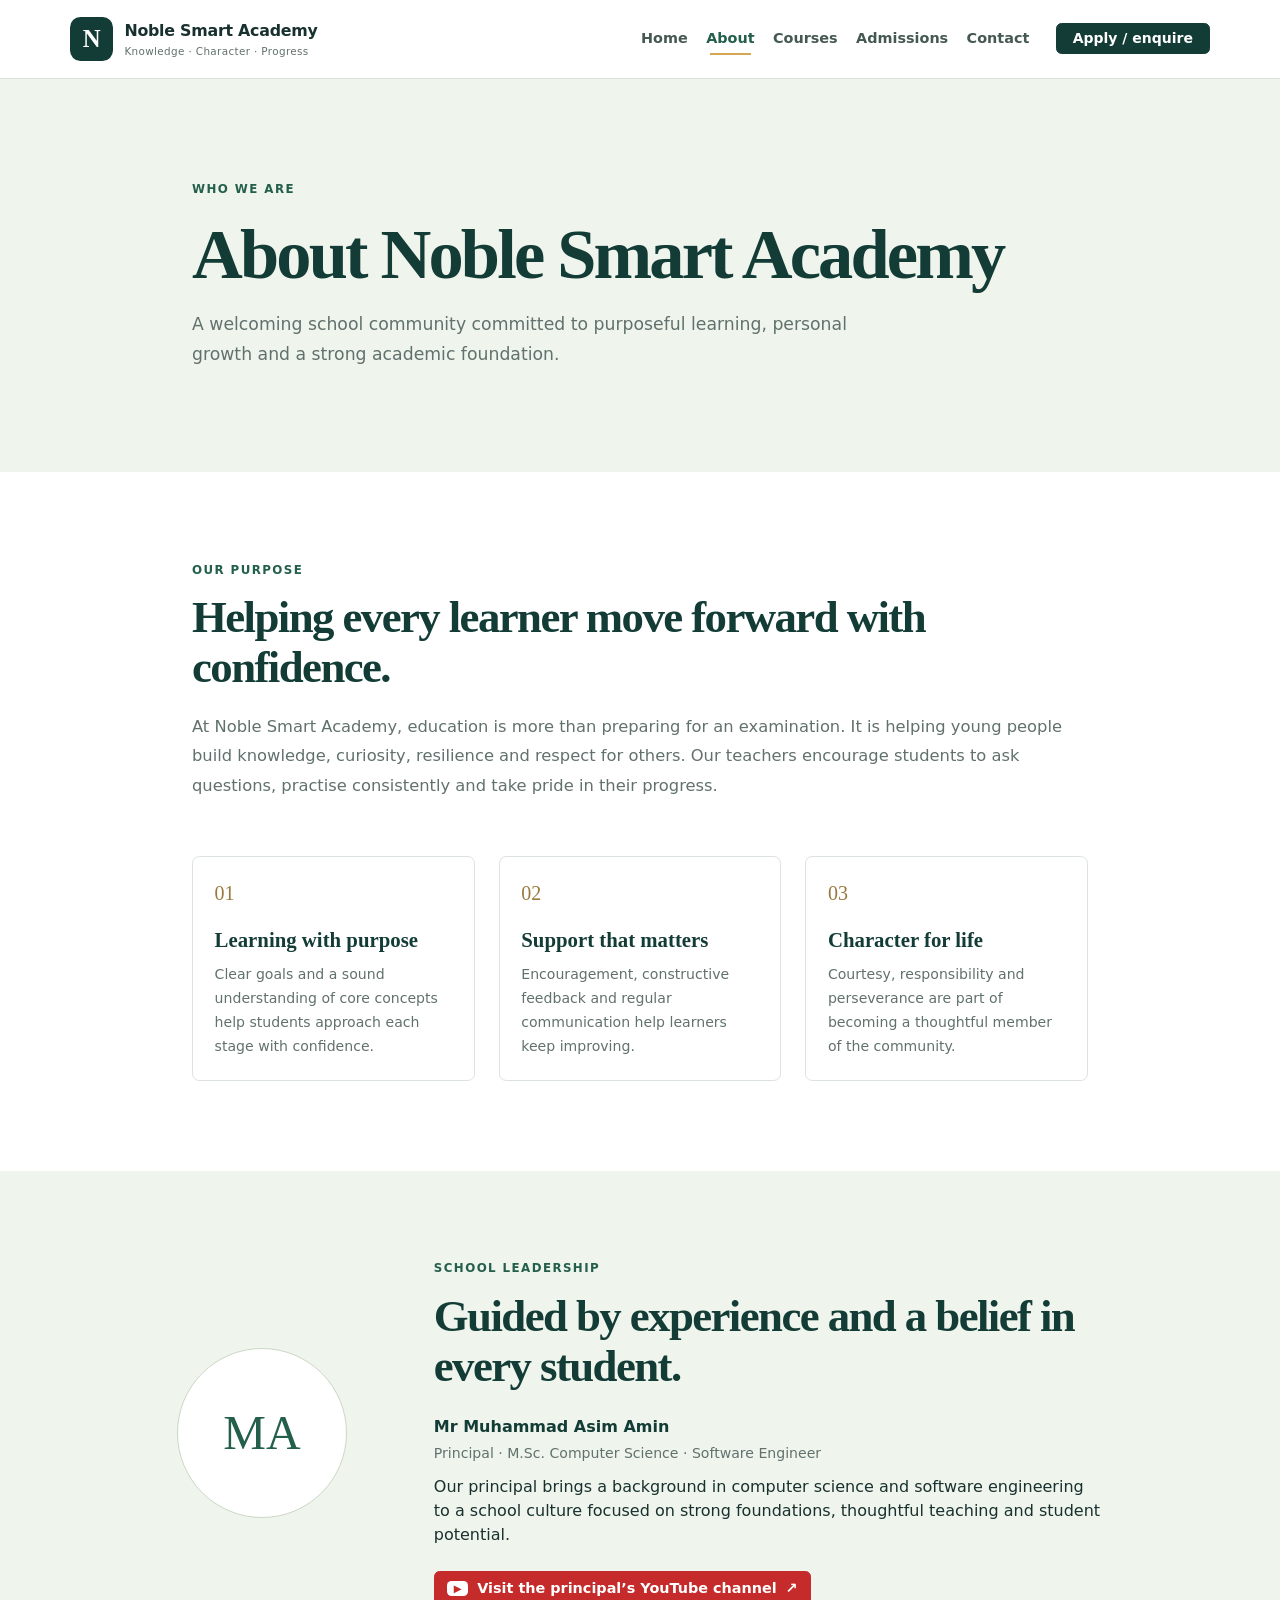
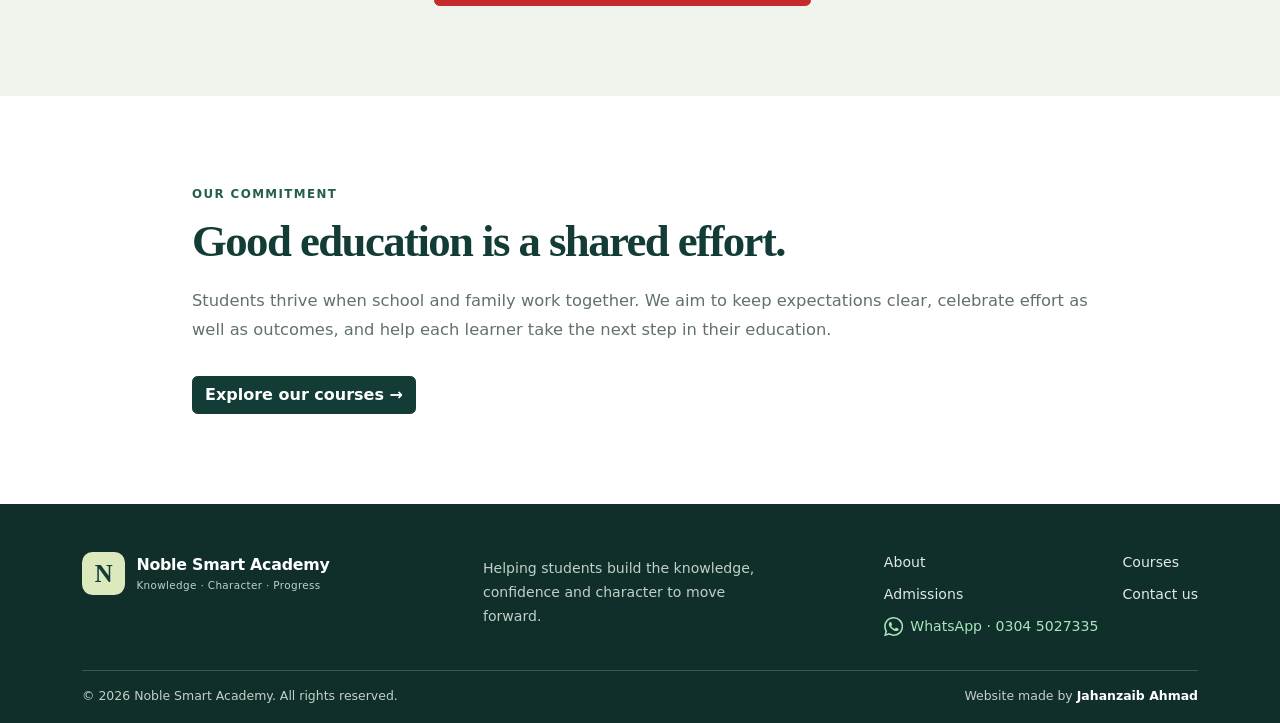
==== about.html @ 957cd731 "Add files via upload" ====
<!doctype html>
<html lang="en">
<head>
  <meta charset="utf-8">
  <meta name="viewport" content="width=device-width, initial-scale=1">
  <meta name="description" content="Learn about Noble Smart Academy, its educational values and school leadership.">
  <meta name="theme-color" content="#123c35">
  <link href="https://cdn.jsdelivr.net/npm/bootstrap@5.3.3/dist/css/bootstrap.min.css" rel="stylesheet">
  <link rel="stylesheet" href="style.css">
  <title>About us | Noble Smart Academy</title>
</head>
<body>
  <a class="skip-link" href="#main-content">Skip to content</a>
  <header class="site-header"><nav class="navbar navbar-expand-lg container" aria-label="Main navigation">
    <a class="navbar-brand brand" href="index.html" aria-label="Noble Smart Academy home"><span class="brand-mark" aria-hidden="true">N</span><span class="brand-copy"><strong>Noble Smart Academy</strong><small>Knowledge · Character · Progress</small></span></a>
    <button class="navbar-toggler" type="button" data-bs-toggle="collapse" data-bs-target="#mainNav" aria-controls="mainNav" aria-expanded="false" aria-label="Toggle navigation"><span class="navbar-toggler-icon"></span></button>
    <div class="collapse navbar-collapse" id="mainNav"><ul class="navbar-nav ms-auto align-items-lg-center">
      <li class="nav-item"><a class="nav-link" href="index.html">Home</a></li><li class="nav-item"><a class="nav-link active" aria-current="page" href="about.html">About</a></li><li class="nav-item"><a class="nav-link" href="courses.html">Courses</a></li><li class="nav-item"><a class="nav-link" href="admission.html">Admissions</a></li><li class="nav-item"><a class="nav-link" href="contact%20us.html">Contact</a></li><li class="nav-item ms-lg-3"><a class="btn btn-brand btn-sm px-3" href="admission.html">Apply / enquire</a></li>
    </ul></div>
  </nav></header>
  <main id="main-content">
    <section class="page-banner"><div class="container"><p class="eyebrow">Who we are</p><h1>About Noble Smart Academy</h1><p>A welcoming school community committed to purposeful learning, personal growth and a strong academic foundation.</p></div></section>
    <section class="section-padding"><div class="container content-narrow">
      <p class="eyebrow">Our purpose</p><h2>Helping every learner move forward with confidence.</h2>
      <p>At Noble Smart Academy, education is more than preparing for an examination. It is helping young people build knowledge, curiosity, resilience and respect for others. Our teachers encourage students to ask questions, practise consistently and take pride in their progress.</p>
      <div class="row g-4 value-grid mt-3">
        <div class="col-md-4"><article class="value-card"><span>01</span><h3>Learning with purpose</h3><p>Clear goals and a sound understanding of core concepts help students approach each stage with confidence.</p></article></div>
        <div class="col-md-4"><article class="value-card"><span>02</span><h3>Support that matters</h3><p>Encouragement, constructive feedback and regular communication help learners keep improving.</p></article></div>
        <div class="col-md-4"><article class="value-card"><span>03</span><h3>Character for life</h3><p>Courtesy, responsibility and perseverance are part of becoming a thoughtful member of the community.</p></article></div>
      </div>
    </div></section>
    <section class="principal-section section-padding"><div class="container principal-grid">
      <div class="principal-monogram" aria-hidden="true">MA</div><div><p class="eyebrow">School leadership</p><h2>Guided by experience and a belief in every student.</h2><p class="principal-name mt-4">Mr Muhammad Asim Amin</p><p class="principal-role">Principal · M.Sc. Computer Science · Software Engineer</p><p>Our principal brings a background in computer science and software engineering to a school culture focused on strong foundations, thoughtful teaching and student potential.</p><a class="btn btn-youtube mt-2" href="https://www.youtube.com/@sirasimamin05" target="_blank" rel="noopener noreferrer"><span class="youtube-icon" aria-hidden="true">▶</span> Visit the principal’s YouTube channel <span aria-hidden="true">↗</span></a></div>
    </div></section>
    <section class="section-padding"><div class="container content-narrow"><p class="eyebrow">Our commitment</p><h2>Good education is a shared effort.</h2><p>Students thrive when school and family work together. We aim to keep expectations clear, celebrate effort as well as outcomes, and help each learner take the next step in their education.</p><a class="btn btn-brand mt-3" href="courses.html">Explore our courses <span aria-hidden="true">→</span></a></div></section>
  </main>
  <footer class="site-footer"><div class="container"><div class="footer-main"><a class="brand footer-brand" href="index.html"><span class="brand-mark" aria-hidden="true">N</span><span class="brand-copy"><strong>Noble Smart Academy</strong><small>Knowledge · Character · Progress</small></span></a><p class="footer-description">Helping students build the knowledge, confidence and character to move forward.</p><nav class="footer-nav" aria-label="Footer navigation"><a href="about.html">About</a><a href="courses.html">Courses</a><a href="admission.html">Admissions</a><a href="contact%20us.html">Contact us</a><a class="whatsapp-link" href="https://wa.me/923045027335" target="_blank" rel="noopener noreferrer" aria-label="Contact Noble Smart Academy on WhatsApp at 0304 5027335"><svg viewBox="0 0 24 24" aria-hidden="true"><path d="M20.5 3.5A11.8 11.8 0 0 0 12.08 0C5.53 0 .2 5.33.2 11.88c0 2.1.55 4.15 1.6 5.96L.1 24l6.32-1.66a11.9 11.9 0 0 0 5.66 1.44h.01c6.55 0 11.88-5.33 11.88-11.88 0-3.17-1.23-6.15-3.47-8.4Zm-8.42 18.25c-1.77 0-3.5-.48-5.02-1.38l-.36-.22-3.75.98 1-3.65-.24-.38a9.8 9.8 0 0 1-1.5-5.22c0-5.46 4.45-9.9 9.9-9.9a9.84 9.84 0 0 1 7.01 2.9 9.84 9.84 0 0 1 2.9 7c0 5.46-4.45 9.9-9.9 9.9Zm5.43-7.42c-.3-.15-1.77-.87-2.05-.97-.27-.1-.47-.15-.67.15-.2.3-.77.97-.94 1.17-.17.2-.35.22-.65.07-.3-.15-1.26-.46-2.4-1.46-.88-.78-1.47-1.75-1.64-2.05-.17-.3-.02-.46.13-.61.13-.13.3-.35.45-.52.15-.17.2-.3.3-.5.1-.2.05-.37-.02-.52-.08-.15-.67-1.62-.92-2.22-.24-.58-.49-.5-.67-.51h-.57c-.2 0-.52.07-.8.37-.27.3-1.04 1.02-1.04 2.5s1.07 2.9 1.22 3.1c.15.2 2.1 3.2 5.1 4.48.72.31 1.28.5 1.72.64.72.23 1.38.2 1.9.12.58-.09 1.77-.72 2.02-1.42.25-.7.25-1.3.17-1.42-.07-.12-.27-.2-.57-.35Z"/></svg><span>WhatsApp · 0304 5027335</span></a></nav></div><div class="footer-bottom"><span>© <span data-current-year>2026</span> Noble Smart Academy. All rights reserved.</span><span class="developer-credit">Website made by <strong>Jahanzaib Ahmad</strong></span></div></div></footer>
  <script src="https://cdn.jsdelivr.net/npm/bootstrap@5.3.3/dist/js/bootstrap.bundle.min.js"></script><script>document.querySelectorAll('[data-current-year]').forEach((item) => item.textContent = new Date().getFullYear());</script>
</body>
</html>
---- style.css ----
:root {
  color-scheme: light;
  --ink: #18312f;
  --muted: #61716d;
  --paper: #f7f8f5;
  --white: #fff;
  --green: #123c35;
  --green-mid: #245f4c;
  --lime: #dce9bd;
  --gold: #d4a753;
  --line: #dce3dc;
  font-family: "Segoe UI", Arial, sans-serif;
  color: var(--ink);
  background: var(--paper);
  font-synthesis: none;
  text-rendering: optimizeLegibility;
}

* { box-sizing: border-box; }
html { scroll-behavior: smooth; }
body { min-width: 320px; margin: 0; color: var(--ink); background: var(--white); }
a { color: inherit; }
img { max-width: 100%; }
.skip-link { position: absolute; z-index: 1100; top: .5rem; left: .5rem; padding: .75rem 1rem; transform: translateY(-160%); background: var(--white); color: var(--green); }
.skip-link:focus { transform: translateY(0); }

.site-header { position: relative; z-index: 10; background: var(--white); border-bottom: 1px solid var(--line); }
.site-header .navbar { min-height: 78px; padding-top: .65rem; padding-bottom: .65rem; }
.brand { display: inline-flex; align-items: center; gap: .7rem; color: var(--ink); text-decoration: none; }
.brand:hover { color: var(--green-mid); }
.brand-mark { display: grid; width: 2.7rem; aspect-ratio: 1; place-items: center; border-radius: .65rem; background: var(--green); color: var(--white); font-family: Georgia, serif; font-size: 1.55rem; font-weight: 700; }
.brand-copy { display: grid; gap: .1rem; }
.brand-copy strong { font-size: .99rem; letter-spacing: -.015em; }
.brand-copy small { color: var(--muted); font-size: .65rem; letter-spacing: .035em; }
.site-header .navbar-nav { gap: .15rem; }
.site-header .nav-link { padding: .65rem .75rem; color: #455852; font-size: .9rem; font-weight: 600; }
.site-header .nav-link:hover, .site-header .nav-link.active { color: var(--green-mid); }
.site-header .nav-link.active { position: relative; }
.site-header .nav-link.active::after { position: absolute; right: .75rem; bottom: .35rem; left: .75rem; height: 2px; background: var(--gold); content: ""; }
.navbar-toggler { border-color: var(--line); }
.navbar-toggler:focus { box-shadow: 0 0 0 .2rem rgb(36 95 76 / 18%); }
.btn-brand { --bs-btn-color: #fff; --bs-btn-bg: var(--green); --bs-btn-border-color: var(--green); --bs-btn-hover-color: #fff; --bs-btn-hover-bg: #245f4c; --bs-btn-hover-border-color: #245f4c; --bs-btn-active-color: #fff; --bs-btn-active-bg: #102f2b; --bs-btn-active-border-color: #102f2b; --bs-btn-font-weight: 700; }
.btn-outline-brand { --bs-btn-color: var(--green); --bs-btn-border-color: #9aaca3; --bs-btn-hover-color: #fff; --bs-btn-hover-bg: var(--green); --bs-btn-hover-border-color: var(--green); --bs-btn-font-weight: 600; }
.btn { border-radius: .35rem; }

.hero { overflow: hidden; background: #f0f4ec; }
.hero-grid { display: grid; min-height: 530px; grid-template-columns: 1fr 1fr; align-items: center; gap: clamp(2rem, 6vw, 5.5rem); padding-top: 3.5rem; padding-bottom: 3.5rem; }
.hero-copy { max-width: 590px; }
.eyebrow { margin: 0 0 .8rem; color: var(--green-mid); font-size: .74rem; font-weight: 800; letter-spacing: .12em; text-transform: uppercase; }
h1, h2, h3, h4, p { margin-top: 0; }
h1, h2, h3 { font-family: Georgia, "Times New Roman", serif; }
.hero h1 { margin-bottom: 1.2rem; color: var(--green); font-size: clamp(2.8rem, 5.4vw, 5rem); font-weight: 600; letter-spacing: -.045em; line-height: 1.02; }
.hero h1 span { color: var(--green-mid); }
.hero-lead { max-width: 500px; margin-bottom: 0; color: #52645e; font-size: 1.08rem; line-height: 1.75; }
.hero-note { margin: 1.4rem 0 0; color: #596d64; font-size: .83rem; }
.hero-note span { color: var(--green-mid); font-weight: 800; }
.hero-photo { position: relative; min-width: 0; }
.hero-photo > img { display: block; width: 100%; height: 355px; border-radius: .8rem; object-fit: cover; box-shadow: 0 24px 55px rgb(28 55 42 / 16%); }
.photo-caption { position: absolute; right: -1rem; bottom: 1.1rem; display: flex; align-items: center; gap: .75rem; max-width: 285px; padding: .9rem 1rem; border: 1px solid rgb(255 255 255 / 65%); border-radius: .55rem; background: rgb(255 255 255 / 95%); box-shadow: 0 12px 28px rgb(30 48 40 / 12%); }
.caption-icon { color: #b58a37; font-size: 1.4rem; }
.photo-caption strong, .photo-caption small { display: block; }
.photo-caption strong { font-size: .88rem; }
.photo-caption small { margin-top: .15rem; color: var(--muted); font-size: .74rem; }

.trust-strip { background: var(--green); color: var(--white); }
.trust-grid { display: grid; grid-template-columns: repeat(4, 1fr); gap: 1rem; padding-top: 1.05rem; padding-bottom: 1.05rem; }
.trust-grid p { display: flex; align-items: center; gap: .7rem; margin: 0; font-size: .84rem; font-weight: 600; }
.trust-grid span { color: var(--lime); font-family: Georgia, serif; font-size: 1.15rem; }
.section-padding { padding-top: clamp(3.5rem, 7vw, 6rem); padding-bottom: clamp(3.5rem, 7vw, 6rem); }
.intro-grid { display: grid; grid-template-columns: 1fr .8fr; align-items: end; gap: 5rem; }
h2 { margin-bottom: 0; color: var(--green); font-size: clamp(2rem, 3.5vw, 3.15rem); font-weight: 600; letter-spacing: -.035em; line-height: 1.12; }
.intro-copy p, .content-narrow > p:not(.eyebrow), .contact-grid > div > p:not(.eyebrow) { color: var(--muted); line-height: 1.8; }
.intro-copy p { margin-bottom: 1.1rem; }
.text-link { color: var(--green-mid); font-size: .91rem; font-weight: 700; text-decoration: none; }
.text-link:hover { color: #9b6130; text-decoration: underline; text-underline-offset: 3px; }
.section-heading { display: flex; align-items: end; justify-content: space-between; gap: 2rem; margin-bottom: 2rem; }
.section-heading > p { max-width: 440px; margin-bottom: .2rem; color: var(--muted); line-height: 1.7; }

.results-section { background: var(--paper); }
.result-card { height: 100%; padding: clamp(1.5rem, 4vw, 2.5rem); border: 1px solid var(--line); border-radius: .55rem; background: var(--white); }
.result-card-alt { background: #f1f5ed; }
.result-label { display: inline-block; margin-bottom: 1rem; padding: .35rem .6rem; border-radius: 2rem; background: #e9f0e3; color: var(--green-mid); font-size: .74rem; font-weight: 700; }
.result-card h3 { margin-bottom: .25rem; color: var(--ink); font-size: 1.55rem; }
.result-score { margin: .25rem 0 .8rem; color: var(--green); font-family: Georgia, serif; font-size: clamp(2.6rem, 5vw, 3.65rem); font-weight: 700; letter-spacing: -.04em; line-height: 1.2; }
.result-score span { color: #77847d; font-family: "Segoe UI", Arial, sans-serif; font-size: 1.08rem; font-weight: 500; letter-spacing: 0; }
.result-card .progress { height: .48rem; border-radius: 2rem; background: #e3e9e1; }
.result-card .progress-bar { border-radius: 2rem; background: var(--green-mid); }
.result-caption { margin: .8rem 0 0; color: var(--muted); font-size: .9rem; }

.course-card, .course-detail, .value-card { height: 100%; padding: 1.6rem; border: 1px solid var(--line); border-radius: .45rem; background: var(--white); transition: border-color .2s ease, transform .2s ease, box-shadow .2s ease; }
.course-card:hover, .course-detail:hover, .value-card:hover { transform: translateY(-3px); border-color: #afc3ad; box-shadow: 0 12px 30px rgb(28 55 42 / 7%); }
.course-icon { display: grid; width: 2.7rem; height: 2.7rem; margin-bottom: 1.25rem; place-items: center; border-radius: .45rem; background: #edf2e9; color: var(--green-mid); font-size: .78rem; font-weight: 800; }
.course-card .eyebrow { margin-bottom: .45rem; font-size: .67rem; }
.course-card h3, .course-detail h3, .value-card h3 { margin-bottom: .65rem; color: var(--green); font-size: 1.55rem; font-weight: 600; }
.course-card > p:not(.eyebrow), .course-detail > p:not(.eyebrow), .value-card p { min-height: 5rem; margin-bottom: 1rem; color: var(--muted); font-size: .92rem; line-height: 1.7; }
.course-card .text-link { font-size: .84rem; }
.principal-section { background: #eff4ec; }
.principal-grid { display: grid; grid-template-columns: 180px 1fr; align-items: center; gap: clamp(2rem, 6vw, 5rem); max-width: 950px; }
.principal-monogram { display: grid; width: 170px; aspect-ratio: 1; place-items: center; border: 1px solid #cbd8c6; border-radius: 50%; background: var(--white); color: var(--green-mid); font-family: Georgia, serif; font-size: 3rem; }
.principal-grid h2 { max-width: 690px; }
.principal-grid blockquote { max-width: 680px; margin: 1.3rem 0; color: #52645e; font-family: Georgia, serif; font-size: 1.12rem; line-height: 1.75; }
.principal-name { margin-bottom: .2rem; color: var(--green); font-size: 1rem; font-weight: 800; }
.principal-role { margin-bottom: .7rem; color: var(--muted); font-size: .88rem; }
.principal-grid > div:last-child > p:last-child { max-width: 700px; margin-bottom: 0; color: var(--muted); line-height: 1.7; }
.btn-youtube { display: inline-flex; align-items: center; gap: .55rem; border-color: #c52b2b; background: #c52b2b; color: var(--white); font-size: .9rem; font-weight: 700; }
.btn-youtube:hover { border-color: #a91f1f; background: #a91f1f; color: var(--white); }
.youtube-icon { display: grid; width: 1.35rem; height: .95rem; place-items: center; border-radius: .28rem; background: var(--white); color: #c52b2b; font-size: .64rem; }
.admission-cta { background: var(--green); color: var(--white); }
.cta-inner { display: flex; align-items: center; justify-content: space-between; gap: 2rem; }
.cta-inner .eyebrow { color: var(--lime); }
.cta-inner h2 { max-width: 680px; color: var(--white); }
.cta-inner p:not(.eyebrow) { margin: .8rem 0 0; color: #d6e0da; }
.cta-inner .btn { flex: 0 0 auto; color: var(--green); font-weight: 700; }

.page-banner { padding: clamp(3.5rem, 8vw, 6.5rem) 0; background: #eff4ec; }
.page-banner .container { max-width: 920px; }
.page-banner h1 { max-width: 850px; margin-bottom: .8rem; color: var(--green); font-size: clamp(2.6rem, 5.5vw, 4.5rem); font-weight: 600; letter-spacing: -.04em; }
.page-banner > .container > p:last-child { max-width: 720px; margin-bottom: 0; color: var(--muted); font-size: 1.08rem; line-height: 1.75; }
.content-narrow { max-width: 920px; }
.content-narrow > h2 { margin-bottom: 1.2rem; }
.content-narrow > p:not(.eyebrow) { font-size: 1.02rem; }
.value-grid { margin-top: 2rem !important; }
.value-card { padding: 1.35rem; }
.value-card > span { display: inline-block; margin-bottom: 1.2rem; color: #9a793d; font-family: Georgia, serif; font-size: 1.25rem; }
.value-card h3 { font-size: 1.3rem; }
.value-card p { min-height: auto; margin-bottom: 0; font-size: .88rem; }
.course-detail { padding: 1.75rem; }
.course-detail > p:not(.eyebrow) { min-height: 7rem; }
.course-detail h4 { margin: 1.2rem 0 .6rem; color: var(--green); font-size: .88rem; font-weight: 700; }
.course-detail ul { margin: 0; padding-left: 1.15rem; color: var(--muted); font-size: .88rem; line-height: 1.9; }
.course-detail > .eyebrow { margin-bottom: .45rem; }
.admission-steps { margin: 2rem 0; padding: 0; list-style: none; }
.admission-steps li { display: grid; grid-template-columns: 3.5rem 1fr; gap: 1rem; padding: 1.35rem 0; border-bottom: 1px solid var(--line); }
.admission-steps li > span { color: #9a793d; font-family: Georgia, serif; font-size: 1.3rem; }
.admission-steps h3 { margin-bottom: .4rem; color: var(--green); font-size: 1.25rem; font-weight: 600; }
.admission-steps p { margin-bottom: 0; color: var(--muted); line-height: 1.7; }
.notice-card { padding: 1.2rem 1.35rem; border-left: 3px solid var(--gold); background: #f6f5ef; color: #55635e; font-size: .92rem; line-height: 1.7; }
.contact-grid { display: grid; grid-template-columns: 1fr .8fr; align-items: start; gap: clamp(2rem, 7vw, 6rem); }
.contact-grid h2 { margin-bottom: 1rem; }
.contact-panel { padding: 1.7rem; border: 1px solid var(--line); border-radius: .45rem; background: var(--paper); }
.contact-panel h3 { margin-bottom: 1.2rem; color: var(--green); font-size: 1.55rem; }
.contact-list { margin: 0; padding: 0; list-style: none; }
.contact-list li { display: grid; grid-template-columns: 2rem 1fr; gap: .8rem; padding: .9rem 0; border-bottom: 1px solid var(--line); }
.contact-list li > span { color: #9a793d; font-family: Georgia, serif; font-size: 1.1rem; }
.contact-list strong { color: var(--ink); font-size: .92rem; }
.contact-list p { margin: .25rem 0 0; color: var(--muted); font-size: .86rem; line-height: 1.6; }
.btn-whatsapp { display: inline-flex; align-items: center; gap: .65rem; border-color: #188c53; background: #188c53; color: var(--white); font-size: .92rem; font-weight: 700; }
.btn-whatsapp:hover { border-color: #117443; background: #117443; color: var(--white); }
.btn-whatsapp svg { width: 1.4rem; height: 1.4rem; flex: 0 0 auto; fill: currentColor; }

.site-footer { padding: 3rem 0 1.1rem; background: #102f2b; color: var(--white); }
.footer-main { display: grid; grid-template-columns: 1fr 1fr auto; align-items: start; gap: 2rem; padding-bottom: 2rem; }
.footer-brand { color: var(--white); }
.footer-brand:hover { color: var(--lime); }
.footer-brand .brand-mark { background: var(--lime); color: var(--green); }
.footer-brand .brand-copy small { color: #c1d0c6; }
.footer-description { max-width: 300px; margin: .3rem 0 0; color: #c1d0c6; font-size: .88rem; line-height: 1.7; }
.footer-nav { display: grid; grid-template-columns: repeat(2, auto); gap: .7rem 1.5rem; }
.footer-nav a { color: #e3e9e4; font-size: .88rem; text-decoration: none; }
.footer-nav a:hover { color: var(--lime); text-decoration: underline; text-underline-offset: 3px; }
.footer-nav .whatsapp-link { display: inline-flex; align-items: center; gap: .45rem; color: #a8e5bb; }
.whatsapp-link svg { width: 1.2rem; height: 1.2rem; flex: 0 0 auto; fill: currentColor; }
.footer-bottom { display: flex; justify-content: space-between; gap: 1rem; padding-top: 1rem; border-top: 1px solid rgb(255 255 255 / 18%); color: #c1d0c6; font-size: .78rem; }
.developer-credit strong { color: var(--white); }
:focus-visible { outline: 3px solid #d4a753; outline-offset: 3px; }

@media (max-width: 991.98px) {
  .site-header .navbar-collapse { padding: .5rem 0 1rem; }
  .site-header .navbar-nav { align-items: stretch !important; }
  .site-header .nav-link.active::after { right: auto; width: 2rem; }
  .site-header .nav-item.ms-lg-3 { margin: .45rem 0 0; }
  .hero-grid { min-height: 0; gap: 2rem; }
  .trust-grid { grid-template-columns: repeat(2, 1fr); row-gap: .9rem; }
  .footer-main { grid-template-columns: 1fr 1fr; }
  .footer-nav { grid-column: 1 / -1; grid-template-columns: repeat(4, auto); justify-content: start; }
}
@media (max-width: 767.98px) {
  .site-header .navbar { min-height: 68px; }
  .brand-mark { width: 2.4rem; }
  .brand-copy strong { font-size: .92rem; }
  .brand-copy small { font-size: .59rem; }
  .hero-grid { grid-template-columns: 1fr; padding-top: 3rem; padding-bottom: 3.5rem; }
  .hero h1 { font-size: clamp(2.7rem, 10vw, 4rem); }
  .hero-photo > img { height: clamp(230px, 60vw, 360px); }
  .photo-caption { right: .65rem; bottom: .65rem; }
  .trust-grid { gap: .85rem .6rem; }
  .trust-grid p { align-items: flex-start; font-size: .77rem; }
  .trust-grid span { font-size: 1rem; }
  .intro-grid, .contact-grid { grid-template-columns: 1fr; gap: 1.25rem; }
  .section-heading { align-items: flex-start; flex-direction: column; gap: .8rem; }
  .course-card > p:not(.eyebrow), .course-detail > p:not(.eyebrow) { min-height: 0; }
  .principal-grid { grid-template-columns: 1fr; gap: 1.5rem; }
  .principal-monogram { width: 100px; font-size: 2rem; }
  .cta-inner { align-items: flex-start; flex-direction: column; }
  .cta-inner .btn { white-space: normal; }
  .footer-main { grid-template-columns: 1fr; gap: 1.25rem; }
  .footer-nav { grid-column: auto; grid-template-columns: repeat(2, auto); justify-content: start; }
}
@media (max-width: 575.98px) {
  .container { --bs-gutter-x: 1.5rem; }
  .hero-grid { gap: 1.6rem; }
  .hero-copy .btn { padding: .68rem .8rem; font-size: .9rem; }
  .trust-grid { grid-template-columns: 1fr 1fr; }
  .result-card { padding: 1.4rem; }
  .footer-bottom { align-items: flex-start; flex-direction: column; }
}
@media (prefers-reduced-motion: reduce) {
  html { scroll-behavior: auto; }
  *, *::before, *::after { scroll-behavior: auto !important; transition-duration: .01ms !important; animation-duration: .01ms !important; animation-iteration-count: 1 !important; }
}
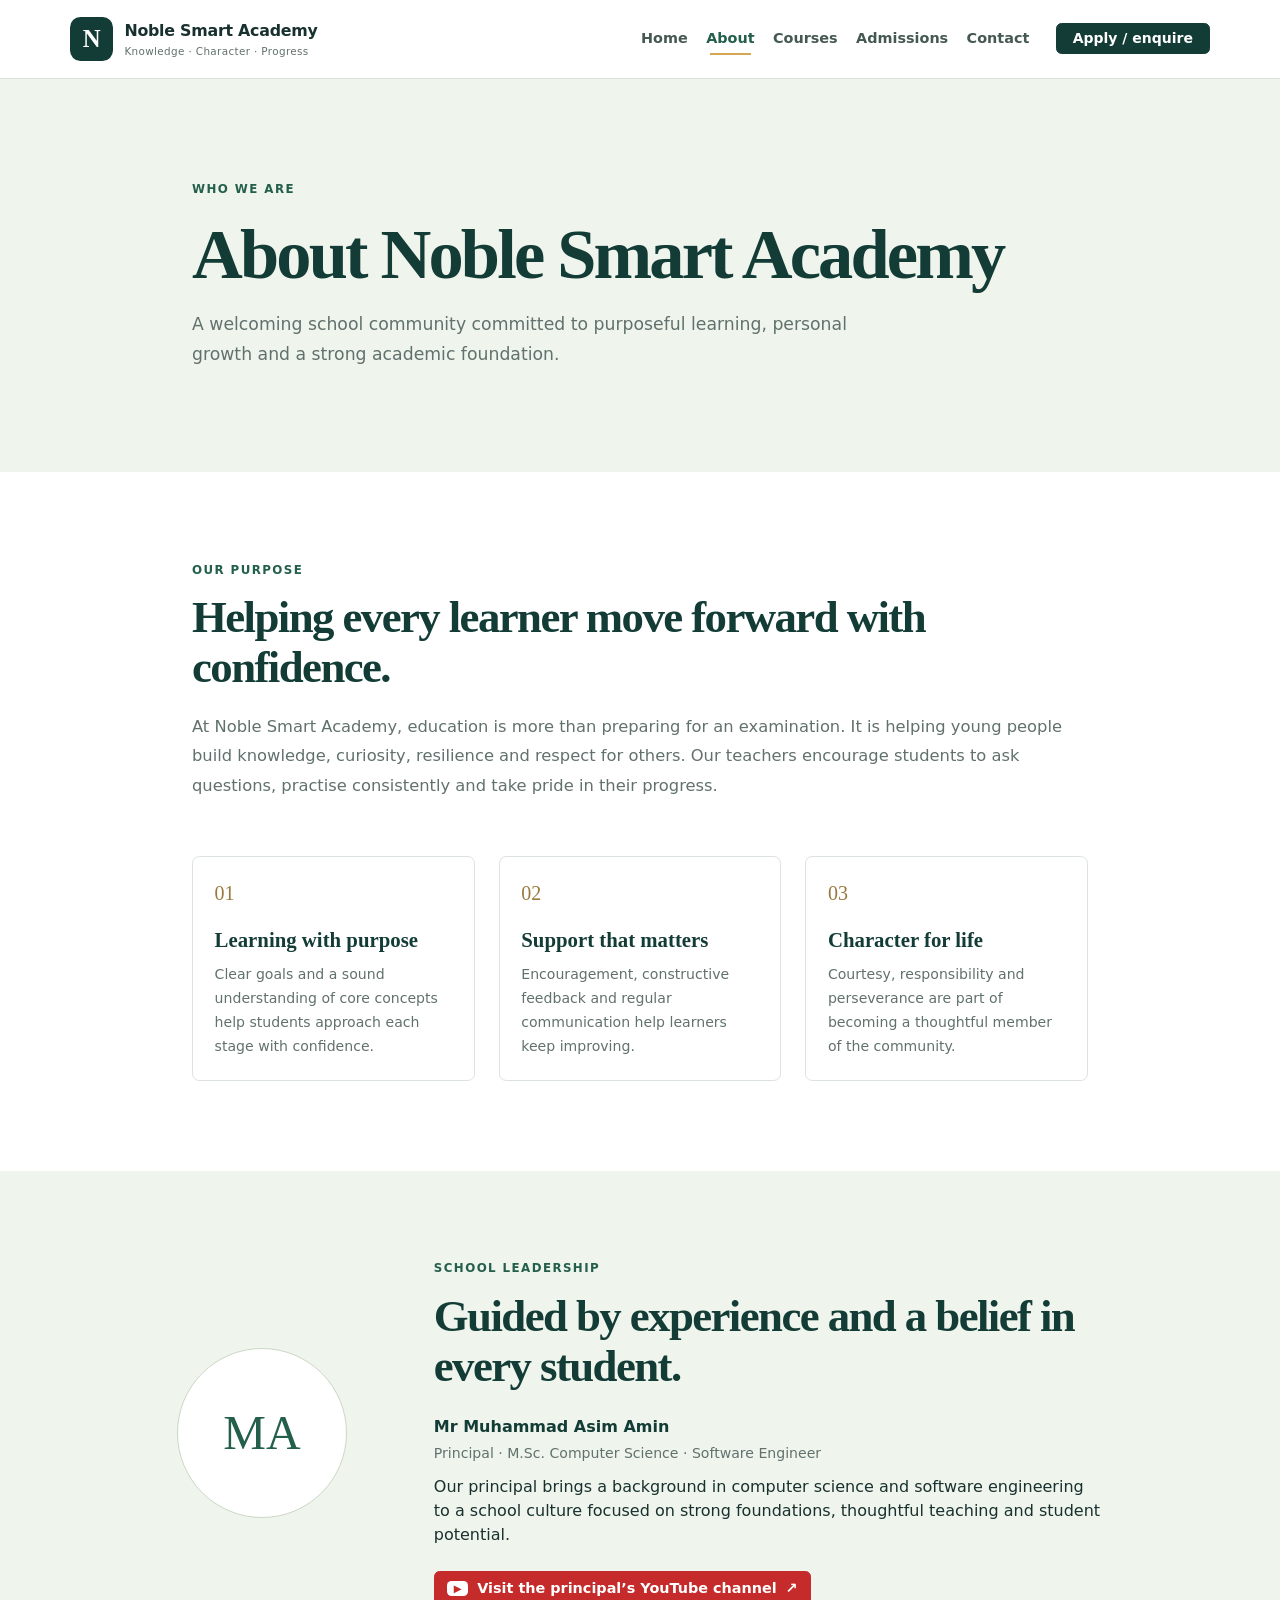
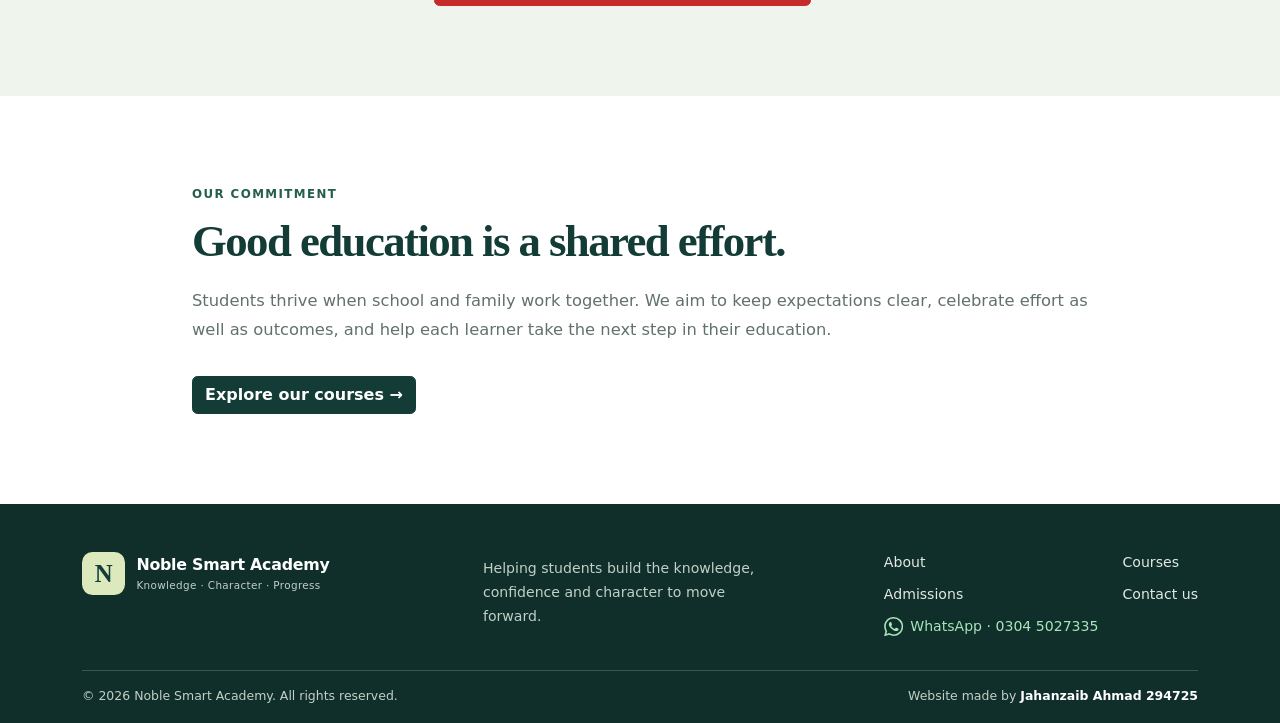
==== commit d4eaf3f2: "Fix HTML encoding issues in about.html" ====
--- a/about.html
+++ b/about.html
@@ -34,7 +34,7 @@
     </div></section>
     <section class="section-padding"><div class="container content-narrow"><p class="eyebrow">Our commitment</p><h2>Good education is a shared effort.</h2><p>Students thrive when school and family work together. We aim to keep expectations clear, celebrate effort as well as outcomes, and help each learner take the next step in their education.</p><a class="btn btn-brand mt-3" href="courses.html">Explore our courses <span aria-hidden="true">→</span></a></div></section>
   </main>
-  <footer class="site-footer"><div class="container"><div class="footer-main"><a class="brand footer-brand" href="index.html"><span class="brand-mark" aria-hidden="true">N</span><span class="brand-copy"><strong>Noble Smart Academy</strong><small>Knowledge · Character · Progress</small></span></a><p class="footer-description">Helping students build the knowledge, confidence and character to move forward.</p><nav class="footer-nav" aria-label="Footer navigation"><a href="about.html">About</a><a href="courses.html">Courses</a><a href="admission.html">Admissions</a><a href="contact%20us.html">Contact us</a><a class="whatsapp-link" href="https://wa.me/923045027335" target="_blank" rel="noopener noreferrer" aria-label="Contact Noble Smart Academy on WhatsApp at 0304 5027335"><svg viewBox="0 0 24 24" aria-hidden="true"><path d="M20.5 3.5A11.8 11.8 0 0 0 12.08 0C5.53 0 .2 5.33.2 11.88c0 2.1.55 4.15 1.6 5.96L.1 24l6.32-1.66a11.9 11.9 0 0 0 5.66 1.44h.01c6.55 0 11.88-5.33 11.88-11.88 0-3.17-1.23-6.15-3.47-8.4Zm-8.42 18.25c-1.77 0-3.5-.48-5.02-1.38l-.36-.22-3.75.98 1-3.65-.24-.38a9.8 9.8 0 0 1-1.5-5.22c0-5.46 4.45-9.9 9.9-9.9a9.84 9.84 0 0 1 7.01 2.9 9.84 9.84 0 0 1 2.9 7c0 5.46-4.45 9.9-9.9 9.9Zm5.43-7.42c-.3-.15-1.77-.87-2.05-.97-.27-.1-.47-.15-.67.15-.2.3-.77.97-.94 1.17-.17.2-.35.22-.65.07-.3-.15-1.26-.46-2.4-1.46-.88-.78-1.47-1.75-1.64-2.05-.17-.3-.02-.46.13-.61.13-.13.3-.35.45-.52.15-.17.2-.3.3-.5.1-.2.05-.37-.02-.52-.08-.15-.67-1.62-.92-2.22-.24-.58-.49-.5-.67-.51h-.57c-.2 0-.52.07-.8.37-.27.3-1.04 1.02-1.04 2.5s1.07 2.9 1.22 3.1c.15.2 2.1 3.2 5.1 4.48.72.31 1.28.5 1.72.64.72.23 1.38.2 1.9.12.58-.09 1.77-.72 2.02-1.42.25-.7.25-1.3.17-1.42-.07-.12-.27-.2-.57-.35Z"/></svg><span>WhatsApp · 0304 5027335</span></a></nav></div><div class="footer-bottom"><span>© <span data-current-year>2026</span> Noble Smart Academy. All rights reserved.</span><span class="developer-credit">Website made by <strong>Jahanzaib Ahmad</strong></span></div></div></footer>
+  <footer class="site-footer"><div class="container"><div class="footer-main"><a class="brand footer-brand" href="index.html"><span class="brand-mark" aria-hidden="true">N</span><span class="brand-copy"><strong>Noble Smart Academy</strong><small>Knowledge · Character · Progress</small></span></a><p class="footer-description">Helping students build the knowledge, confidence and character to move forward.</p><nav class="footer-nav" aria-label="Footer navigation"><a href="about.html">About</a><a href="courses.html">Courses</a><a href="admission.html">Admissions</a><a href="contact%20us.html">Contact us</a><a class="whatsapp-link" href="https://wa.me/923045027335" target="_blank" rel="noopener noreferrer" aria-label="Contact Noble Smart Academy on WhatsApp at 0304 5027335"><svg viewBox="0 0 24 24" aria-hidden="true"><path d="M20.5 3.5A11.8 11.8 0 0 0 12.08 0C5.53 0 .2 5.33.2 11.88c0 2.1.55 4.15 1.6 5.96L.1 24l6.32-1.66a11.9 11.9 0 0 0 5.66 1.44h.01c6.55 0 11.88-5.33 11.88-11.88 0-3.17-1.23-6.15-3.47-8.4Zm-8.42 18.25c-1.77 0-3.5-.48-5.02-1.38l-.36-.22-3.75.98 1-3.65-.24-.38a9.8 9.8 0 0 1-1.5-5.22c0-5.46 4.45-9.9 9.9-9.9a9.84 9.84 0 0 1 7.01 2.9 9.84 9.84 0 0 1 2.9 7c0 5.46-4.45 9.9-9.9 9.9Zm5.43-7.42c-.3-.15-1.77-.87-2.05-.97-.27-.1-.47-.15-.67.15-.2.3-.77.97-.94 1.17-.17.2-.35.22-.65.07-.3-.15-1.26-.46-2.4-1.46-.88-.78-1.47-1.75-1.64-2.05-.17-.3-.02-.46.13-.61.13-.13.3-.35.45-.52.15-.17.2-.3.3-.5.1-.2.05-.37-.02-.52-.08-.15-.67-1.62-.92-2.22-.24-.58-.49-.5-.67-.51h-.57c-.2 0-.52.07-.8.37-.27.3-1.04 1.02-1.04 2.5s1.07 2.9 1.22 3.1c.15.2 2.1 3.2 5.1 4.48.72.31 1.28.5 1.72.64.72.23 1.38.2 1.9.12.58-.09 1.77-.72 2.02-1.42.25-.7.25-1.3.17-1.42-.07-.12-.27-.2-.57-.35Z"/></svg><span>WhatsApp · 0304 5027335</span></a></nav></div><div class="footer-bottom"><span>© <span data-current-year>2026</span> Noble Smart Academy. All rights reserved.</span><span class="developer-credit">Website made by <strong>Jahanzaib Ahmad 294725</strong></span></div></div></footer>
   <script src="https://cdn.jsdelivr.net/npm/bootstrap@5.3.3/dist/js/bootstrap.bundle.min.js"></script><script>document.querySelectorAll('[data-current-year]').forEach((item) => item.textContent = new Date().getFullYear());</script>
 </body>
-</html>+</html>
